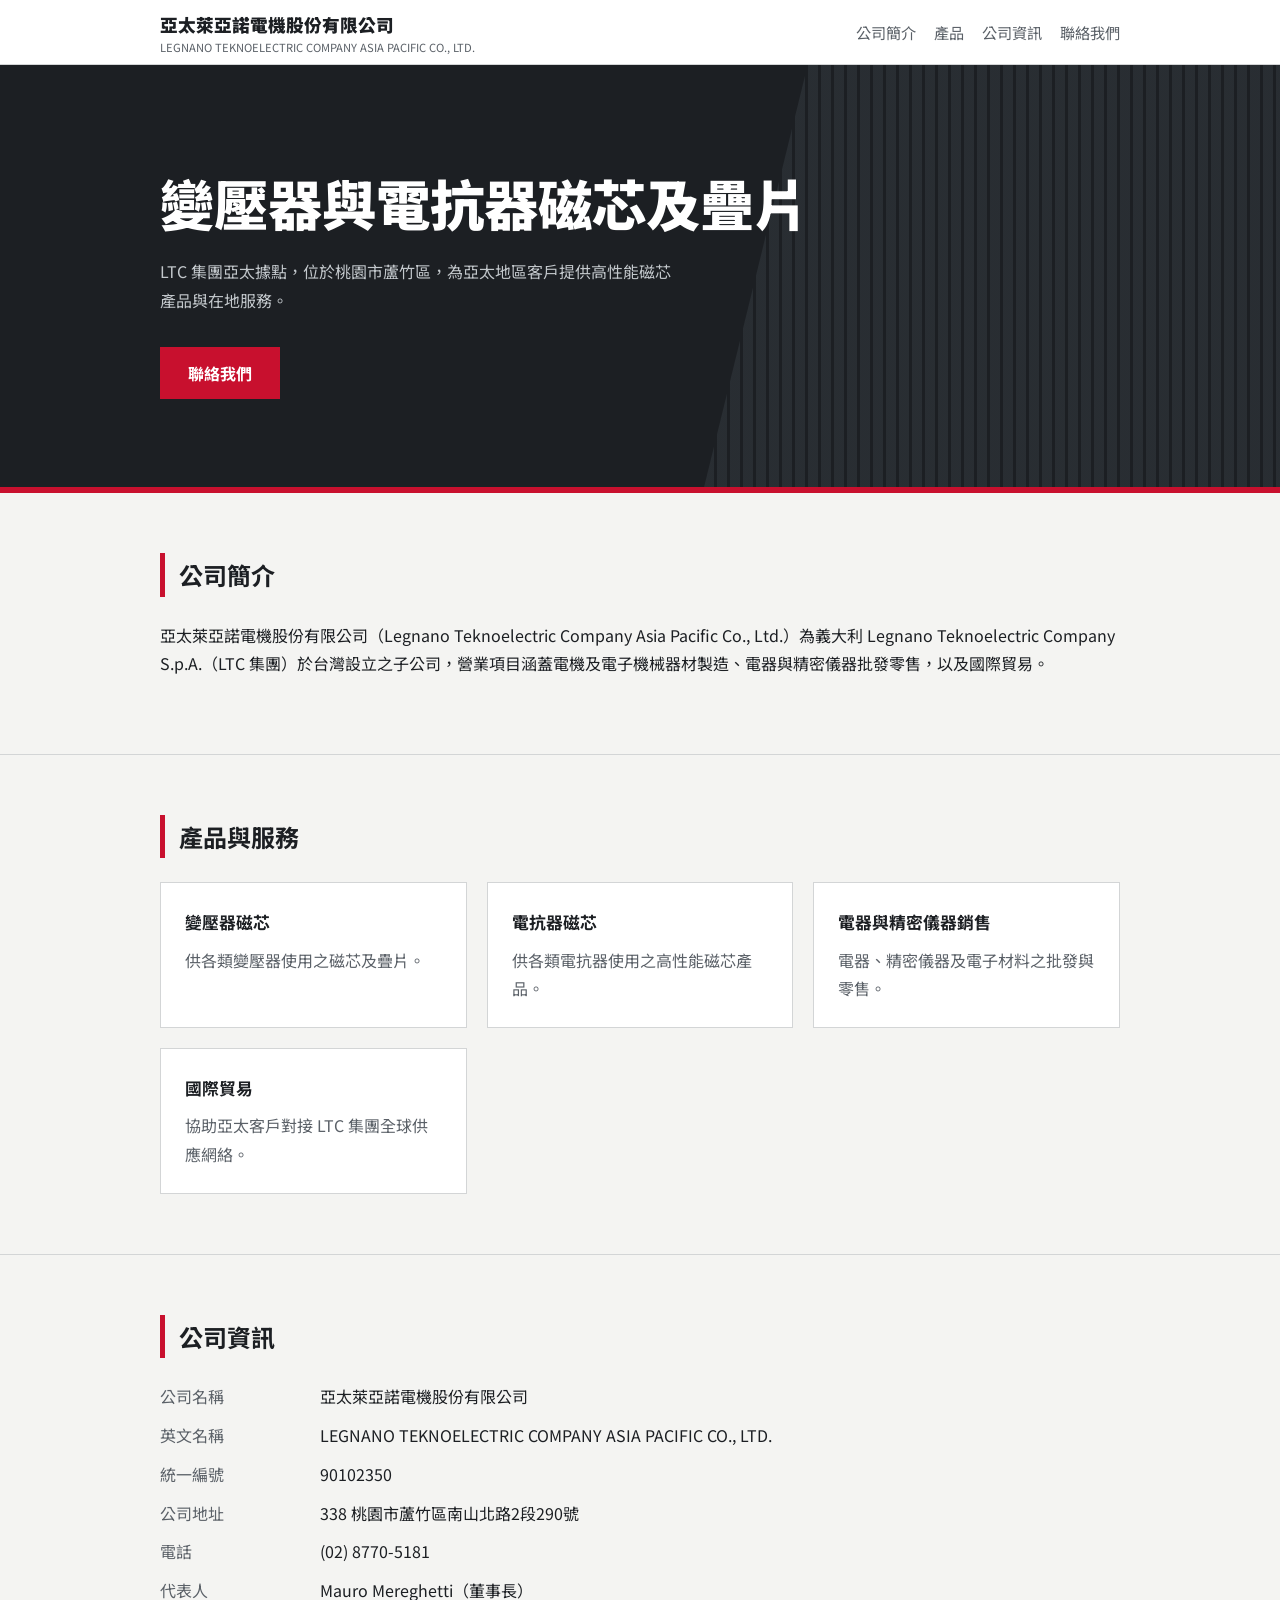
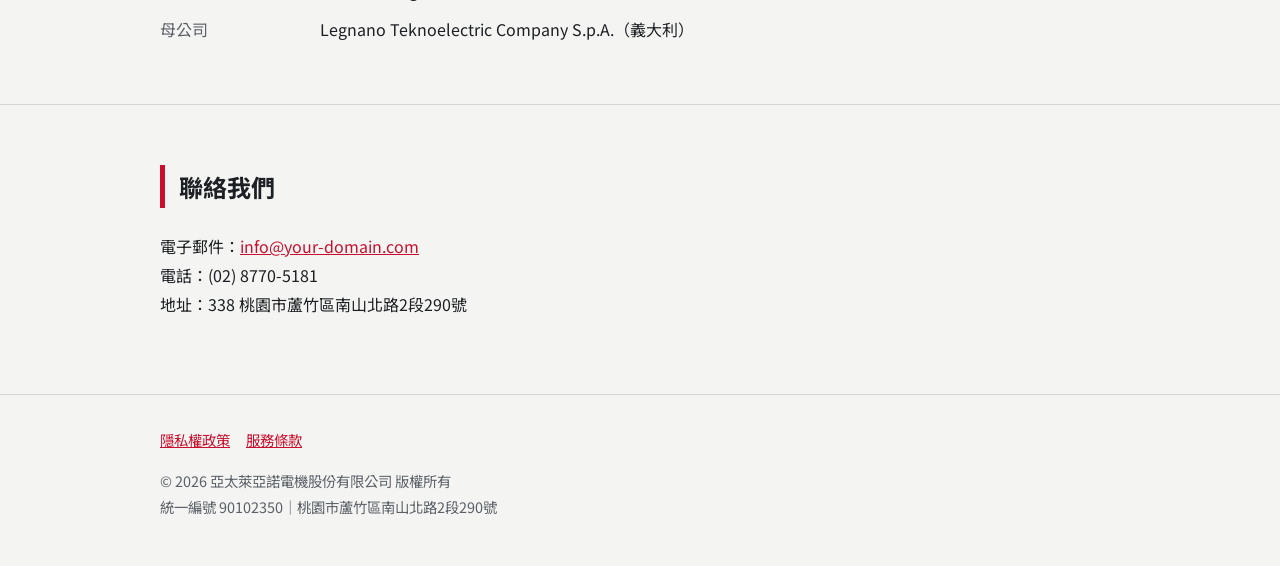
==== index.html @ 1a67e7fb "Add files via upload" ====
<!doctype html><html lang="zh-Hant"><head><meta charset="utf-8"><meta name="viewport" content="width=device-width,initial-scale=1">
<meta name="facebook-domain-verification" content="在此貼上Meta網域驗證碼">
<link rel="stylesheet" href="https://fonts.googleapis.com/css2?family=Noto+Sans+TC:wght@400;700;900&display=swap">
<link rel="stylesheet" href="style.css">
<title>亞太萊亞諾電機股份有限公司｜變壓器與電抗器磁芯</title>
<meta name="description" content="亞太萊亞諾電機股份有限公司（Legnano Teknoelectric Company Asia Pacific）設於桃園市蘆竹區，為 LTC 集團亞太據點，供應變壓器與電抗器磁芯及疊片。"></head><body>
<header><div class="wrap"><a class="logo" href="/">亞太萊亞諾電機股份有限公司<small>LEGNANO TEKNOELECTRIC COMPANY ASIA PACIFIC CO., LTD.</small></a><nav><a href="/#about">公司簡介</a><a href="/#products">產品</a><a href="/#info">公司資訊</a><a href="/#contact">聯絡我們</a></nav></div></header>
<main>
<div class="hero"><div class="wrap"><h1>變壓器與電抗器磁芯及疊片</h1><p>LTC 集團亞太據點，位於桃園市蘆竹區，為亞太地區客戶提供高性能磁芯產品與在地服務。</p><a class="btn" href="#contact">聯絡我們</a></div></div><div class="bar"></div>
<section id="about"><div class="wrap"><h2>公司簡介</h2>
<p>亞太萊亞諾電機股份有限公司（Legnano Teknoelectric Company Asia Pacific Co., Ltd.）為義大利 Legnano Teknoelectric Company S.p.A.（LTC 集團）於台灣設立之子公司，營業項目涵蓋電機及電子機械器材製造、電器與精密儀器批發零售，以及國際貿易。</p></div></section>
<section id="products"><div class="wrap"><h2>產品與服務</h2><div class="grid">
<div class="card"><h3>變壓器磁芯</h3><p>供各類變壓器使用之磁芯及疊片。</p></div>
<div class="card"><h3>電抗器磁芯</h3><p>供各類電抗器使用之高性能磁芯產品。</p></div>
<div class="card"><h3>電器與精密儀器銷售</h3><p>電器、精密儀器及電子材料之批發與零售。</p></div>
<div class="card"><h3>國際貿易</h3><p>協助亞太客戶對接 LTC 集團全球供應網絡。</p></div>
</div></div></section>
<section id="info"><div class="wrap"><h2>公司資訊</h2><dl>
<dt>公司名稱</dt><dd>亞太萊亞諾電機股份有限公司</dd>
<dt>英文名稱</dt><dd>LEGNANO TEKNOELECTRIC COMPANY ASIA PACIFIC CO., LTD.</dd>
<dt>統一編號</dt><dd>90102350</dd>
<dt>公司地址</dt><dd>338 桃園市蘆竹區南山北路2段290號</dd>
<dt>電話</dt><dd>(02) 8770-5181</dd>
<dt>代表人</dt><dd>Mauro Mereghetti（董事長）</dd>
<dt>母公司</dt><dd>Legnano Teknoelectric Company S.p.A.（義大利）</dd>
</dl></div></section>
<section id="contact"><div class="wrap"><h2>聯絡我們</h2><p>電子郵件：<a href="mailto:info@your-domain.com">info@your-domain.com</a><br>電話：(02) 8770-5181<br>地址：338 桃園市蘆竹區南山北路2段290號</p></div></section>
</main>
<footer><div class="wrap"><a href="/privacy.html">隱私權政策</a><a href="/terms.html">服務條款</a><p>© 2026 亞太萊亞諾電機股份有限公司 版權所有<br>統一編號 90102350｜桃園市蘆竹區南山北路2段290號</p></div></footer></body></html>
---- style.css ----
:root{--bg:#f4f4f2;--ink:#1c1f23;--mute:#5b6168;--line:#d3d5d6;--acc:#c8102e;--card:#fff;--dark:#1c1f23}
@media(prefers-color-scheme:dark){:root{--bg:#15181b;--ink:#eceeef;--mute:#9aa1a8;--line:#2c3237;--acc:#ff4d63;--card:#1d2226;--dark:#0e1012}}
*{box-sizing:border-box}html{scroll-behavior:smooth}
body{margin:0;background:var(--bg);color:var(--ink);font-family:"Noto Sans TC",system-ui,-apple-system,"PingFang TC","Microsoft JhengHei",sans-serif;line-height:1.8}
a{color:var(--acc)}a:focus-visible{outline:3px solid var(--acc);outline-offset:3px}
.wrap{max-width:1000px;margin:0 auto;padding:0 20px}
header{border-bottom:1px solid var(--line);background:var(--card)}
header .wrap{display:flex;justify-content:space-between;align-items:center;min-height:64px;flex-wrap:wrap;gap:8px}
.logo{font-weight:900;color:var(--ink);text-decoration:none;font-size:1.1rem}.logo small{display:block;font-weight:400;font-size:.7rem;color:var(--mute);line-height:1.2}
nav a{margin-left:18px;color:var(--mute);text-decoration:none;font-size:.95rem}nav a:hover{color:var(--acc)}
.hero{background:var(--dark);color:#fff;position:relative;overflow:hidden}
.hero:before{content:"";position:absolute;inset:0 0 0 55%;background:repeating-linear-gradient(90deg,#2a2f34 0 10px,#1c1f23 10px 13px);opacity:.9;clip-path:polygon(18% 0,100% 0,100% 100%,0 100%)}
.hero .wrap{position:relative;padding-top:104px;padding-bottom:88px}
.hero h1{font-size:clamp(2rem,5.5vw,3.4rem);line-height:1.25;margin:0 0 20px;font-weight:900;max-width:14em}
.hero p{max-width:32em;color:#c3c8cc;margin:0 0 32px}
.btn{display:inline-block;background:var(--acc);color:#fff;padding:12px 28px;text-decoration:none;font-weight:700}
.bar{height:6px;background:var(--acc)}
section{padding:60px 0;border-bottom:1px solid var(--line)}
h2{font-size:1.5rem;margin:0 0 24px;padding-left:14px;border-left:5px solid var(--acc)}
.grid{display:grid;grid-template-columns:repeat(auto-fit,minmax(260px,1fr));gap:20px}
.card{background:var(--card);border:1px solid var(--line);padding:24px}.card h3{margin:0 0 8px;font-size:1.05rem}.card p{margin:0;color:var(--mute)}
dl{display:grid;grid-template-columns:9em 1fr;gap:10px 16px;margin:0}dt{color:var(--mute)}dd{margin:0}
@media(max-width:560px){dl{grid-template-columns:1fr}dt{margin-top:8px}}
footer{padding:32px 0;color:var(--mute);font-size:.9rem}footer a{margin-right:16px}
.doc{padding:56px 0}.doc h1{font-size:2rem}.doc h2{font-size:1.15rem;border:0;padding:0;margin:28px 0 6px}.doc p{color:var(--mute)}
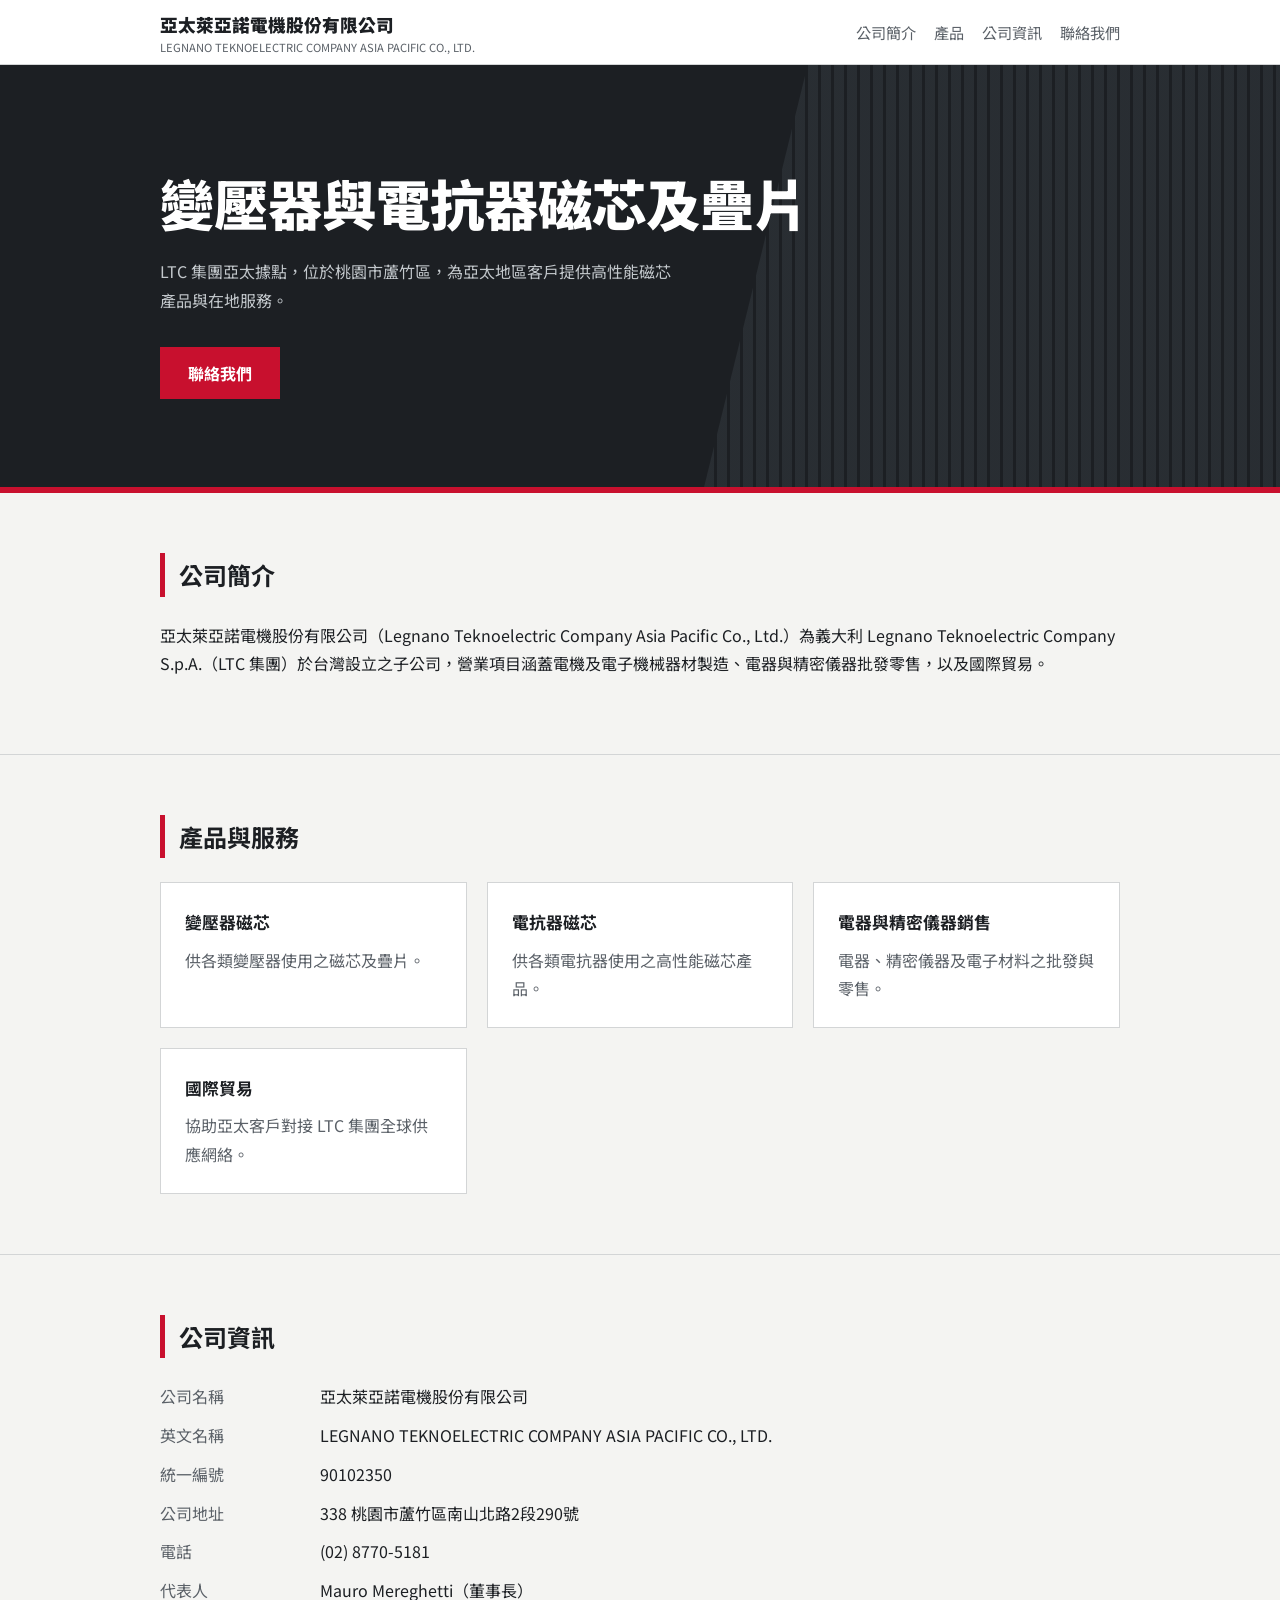
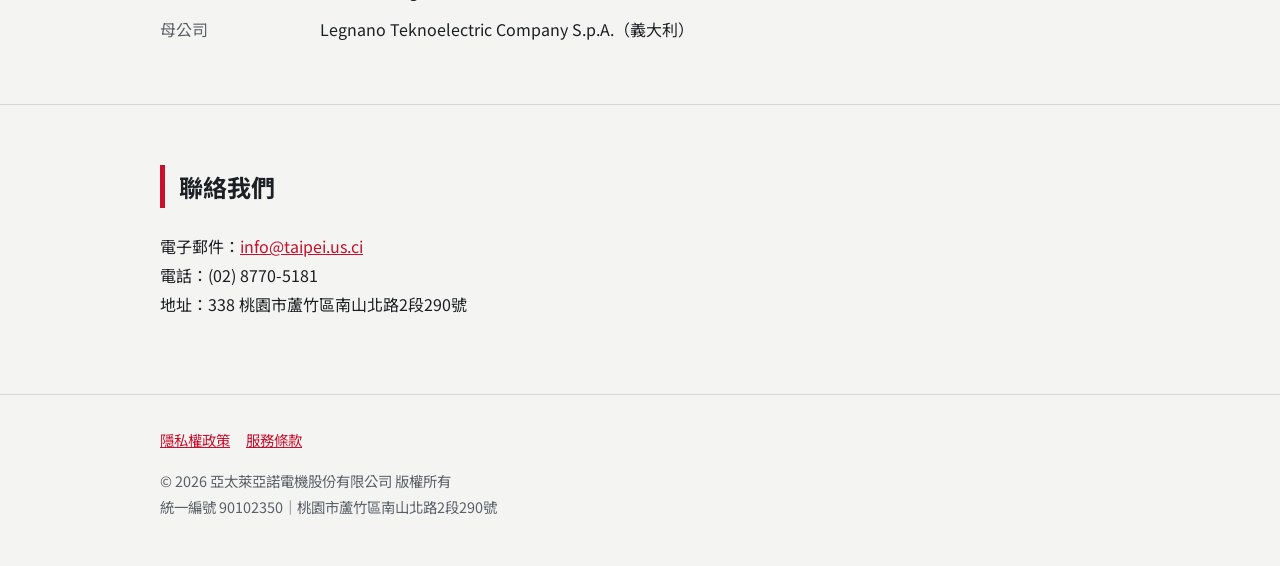
==== commit a64e2a84: "Update index.html" ====
--- a/index.html
+++ b/index.html
@@ -24,6 +24,6 @@
 <dt>代表人</dt><dd>Mauro Mereghetti（董事長）</dd>
 <dt>母公司</dt><dd>Legnano Teknoelectric Company S.p.A.（義大利）</dd>
 </dl></div></section>
-<section id="contact"><div class="wrap"><h2>聯絡我們</h2><p>電子郵件：<a href="mailto:info@your-domain.com">info@your-domain.com</a><br>電話：(02) 8770-5181<br>地址：338 桃園市蘆竹區南山北路2段290號</p></div></section>
+<section id="contact"><div class="wrap"><h2>聯絡我們</h2><p>電子郵件：<a href="mailto:info@taipei.us.ci">info@taipei.us.ci</a><br>電話：(02) 8770-5181<br>地址：338 桃園市蘆竹區南山北路2段290號</p></div></section>
 </main>
 <footer><div class="wrap"><a href="/privacy.html">隱私權政策</a><a href="/terms.html">服務條款</a><p>© 2026 亞太萊亞諾電機股份有限公司 版權所有<br>統一編號 90102350｜桃園市蘆竹區南山北路2段290號</p></div></footer></body></html>
